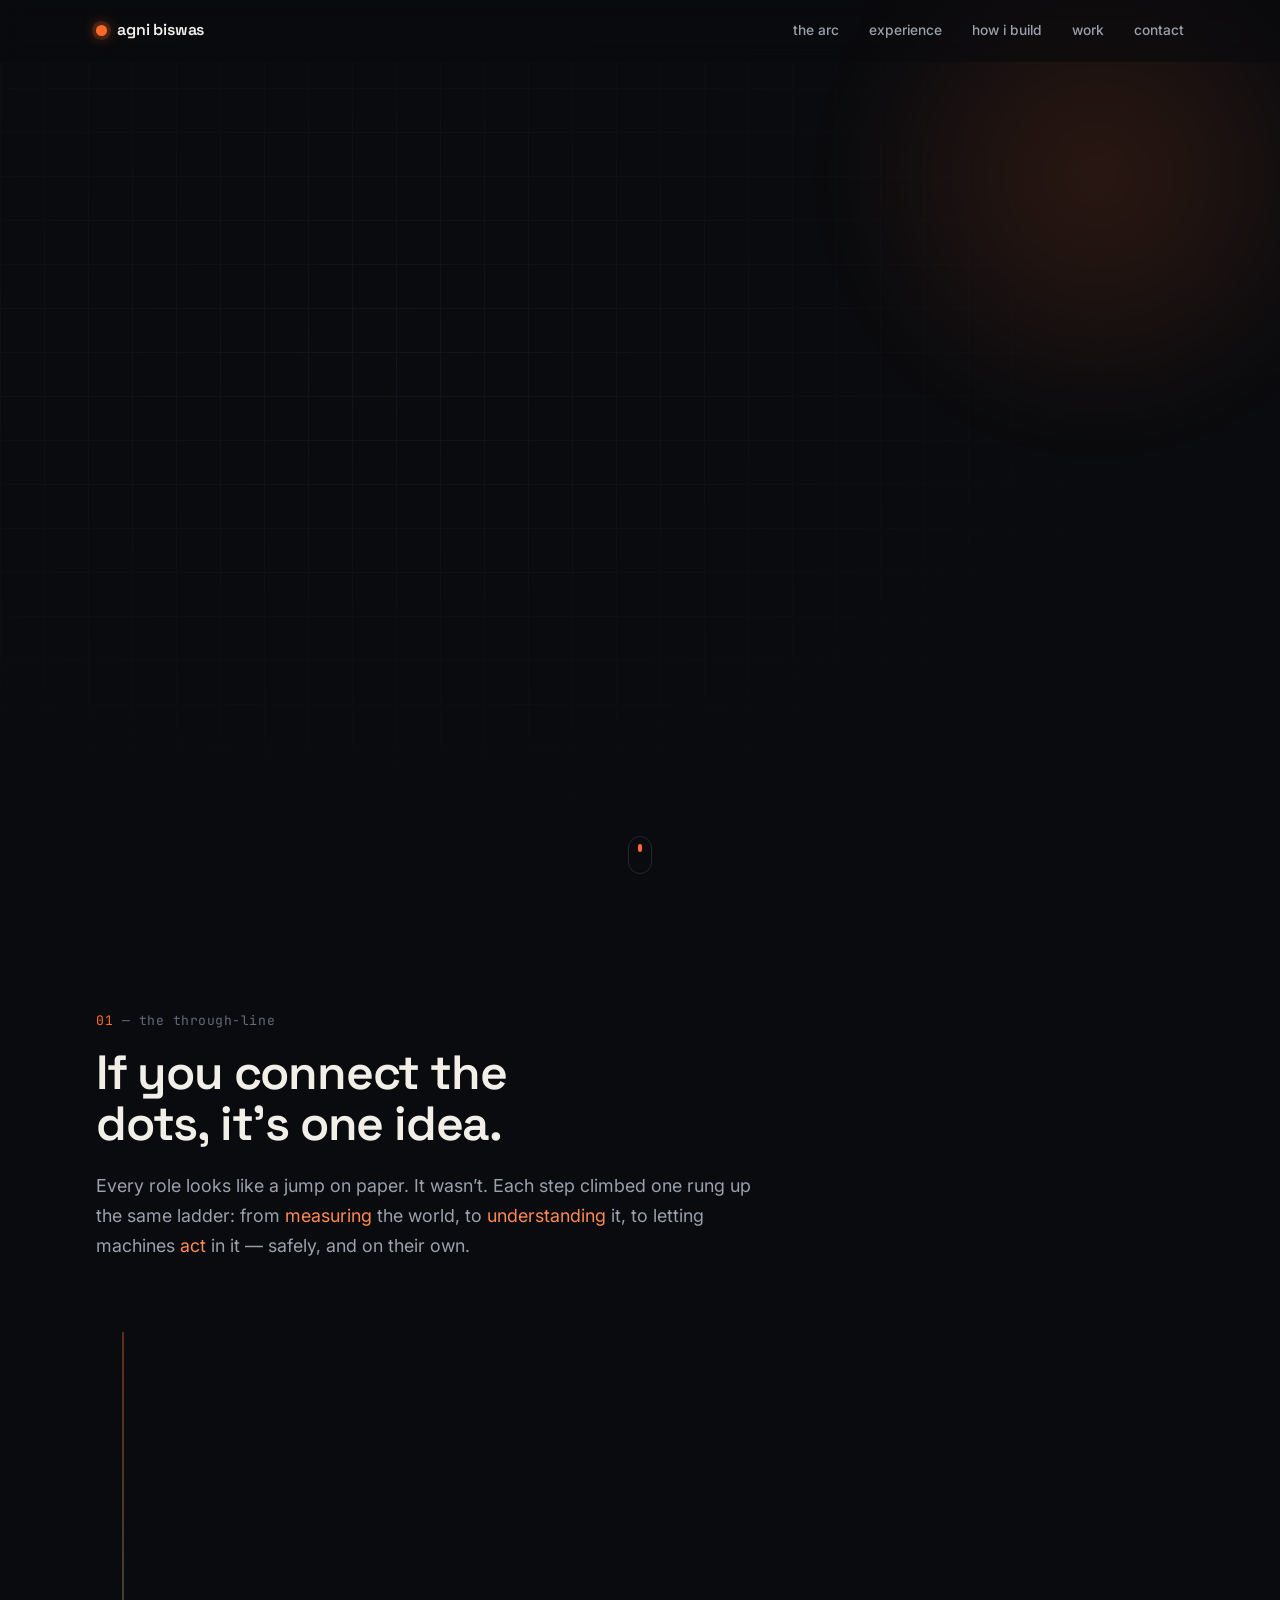
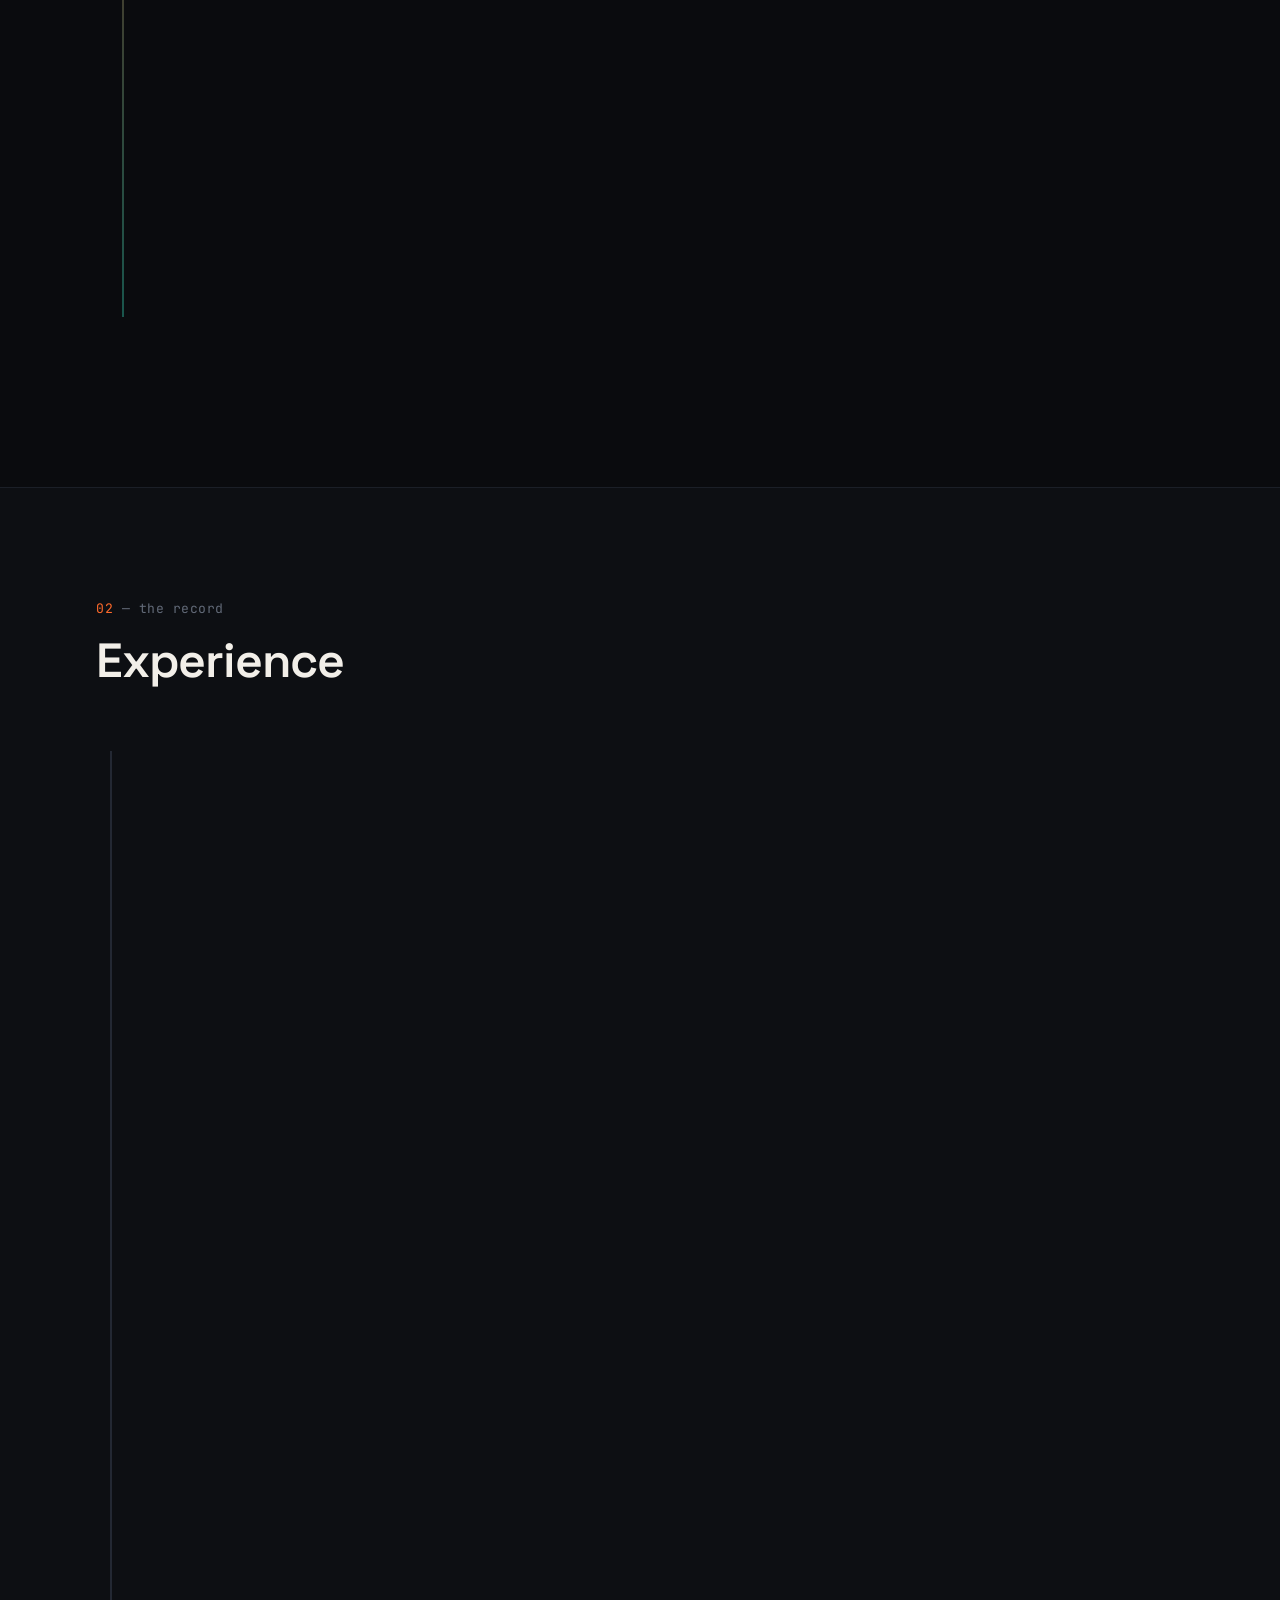
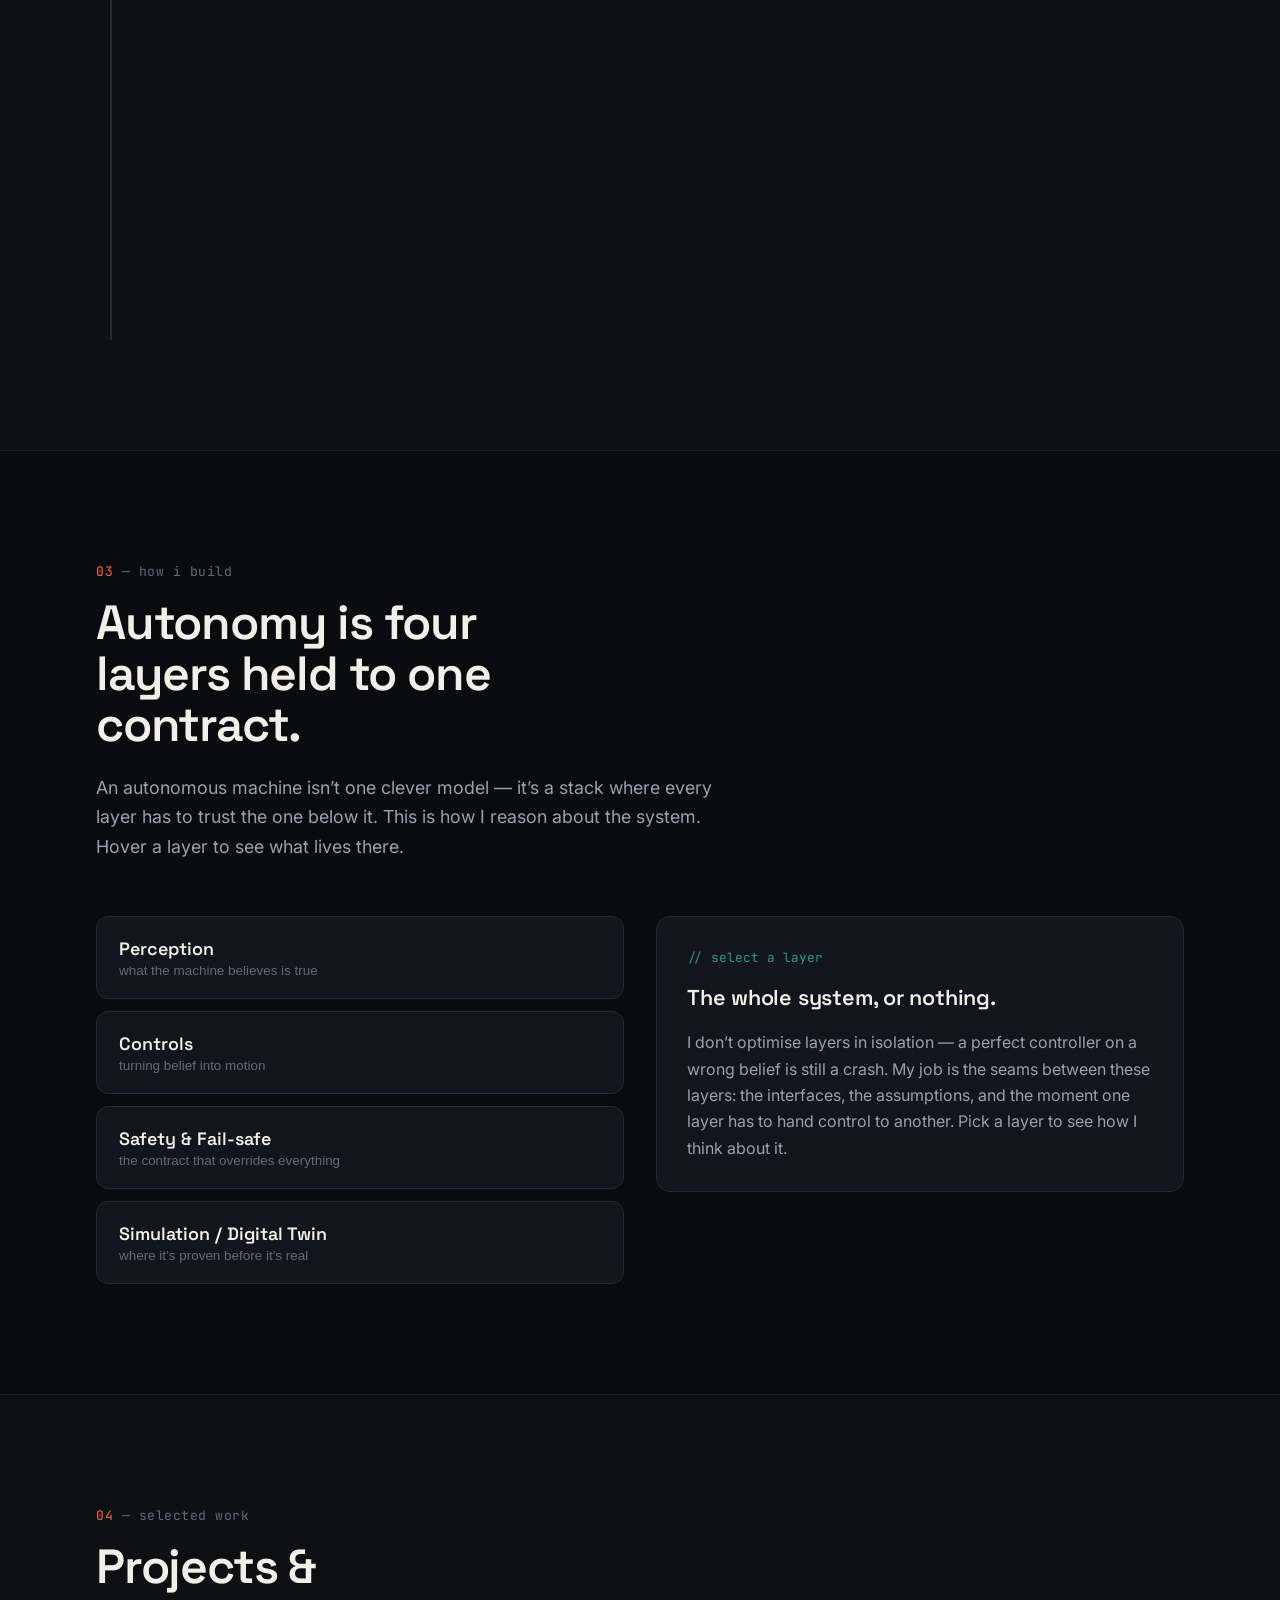
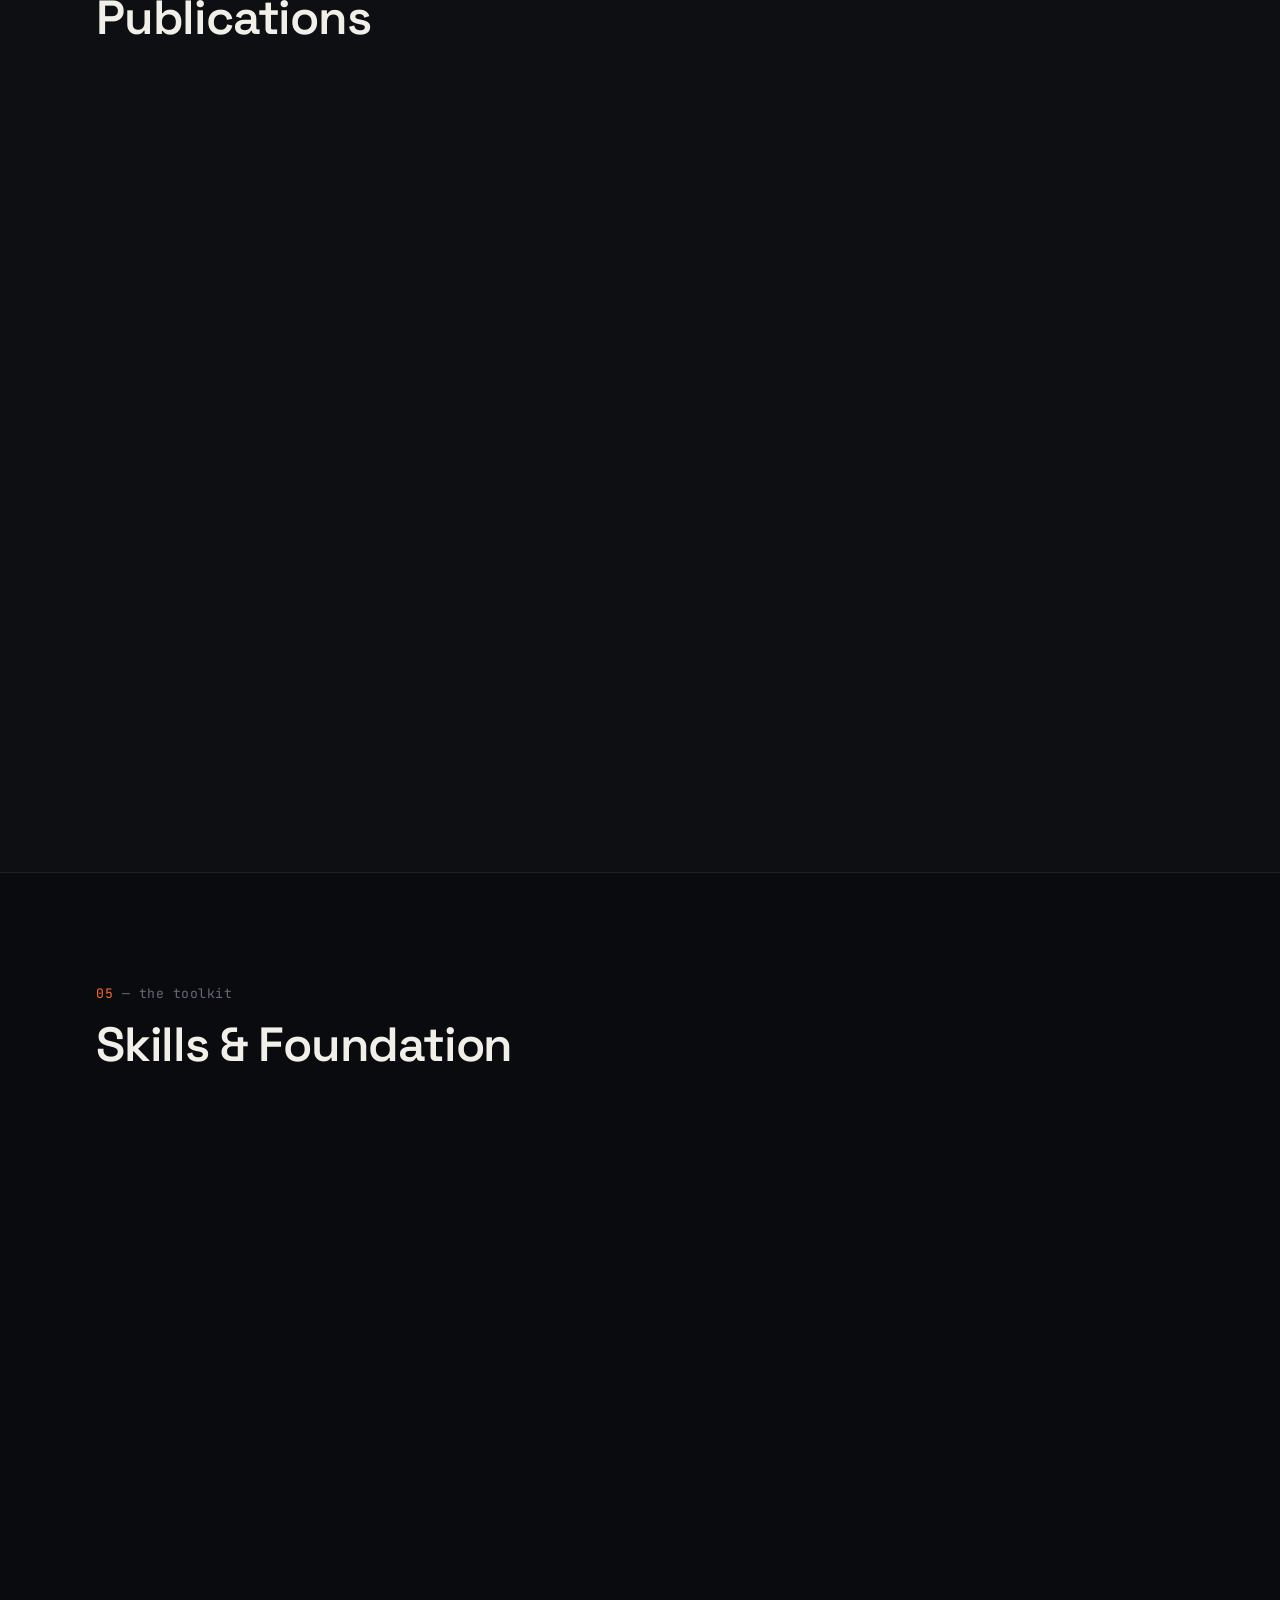
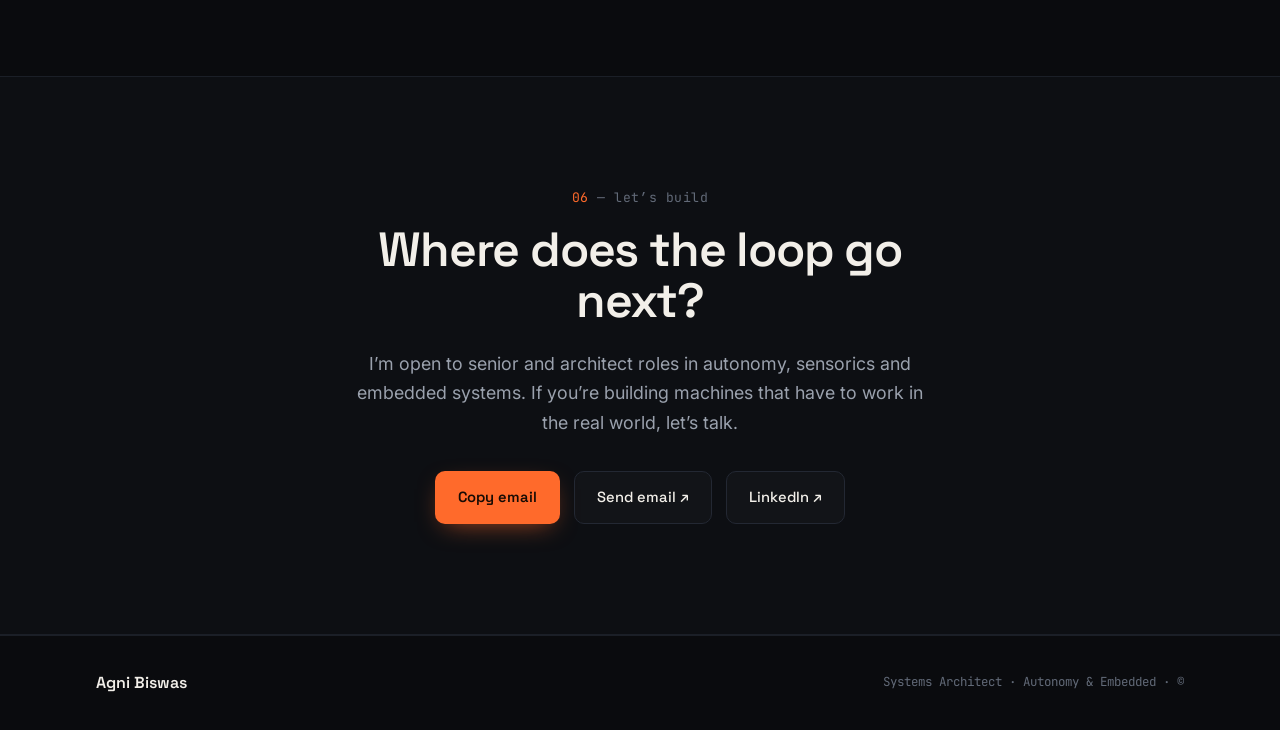
==== index.html @ f8fd37b0 "Initial site: lens-switching portfolio" ====
<!DOCTYPE html>
<html lang="en">
<head>
<meta charset="UTF-8">
<meta name="viewport" content="width=device-width, initial-scale=1.0">
<title>Agni Biswas — Systems Architect · Autonomy, Sensorics & Embedded</title>
<meta name="description" content="Agni Biswas — a systems architect working across sensorics, embedded systems and autonomy. From air-quality sensor networks to full autonomy stacks for off-highway machines at Danfoss.">
<meta name="author" content="Agni Biswas">
<meta property="og:title" content="Agni Biswas — Systems Architect · Autonomy, Sensorics & Embedded">
<meta property="og:description" content="A decade turning the physical world into signal, and signal into machines that act on their own.">
<meta property="og:type" content="website">
<link rel="preconnect" href="https://fonts.googleapis.com">
<link rel="preconnect" href="https://fonts.gstatic.com" crossorigin>
<link href="https://fonts.googleapis.com/css2?family=Space+Grotesk:wght@400;500;600;700&family=Inter:wght@400;500;600&family=JetBrains+Mono:wght@400;500;600&display=swap" rel="stylesheet">
<link rel="stylesheet" href="style.css">
<link rel="stylesheet" href="lens.css">
</head>
<body id="top">

<!-- scroll progress -->
<div class="progress" id="progress"></div>

<!-- ============ NAV ============ -->
<header class="nav" id="nav">
  <div class="nav-inner">
    <a href="#top" class="logo" aria-label="Agni Biswas home">
      <span class="logo-mark" aria-hidden="true"></span>
      agni biswas
    </a>
    <nav class="nav-links" id="navLinks">
      <a href="#story">the arc</a>
      <a href="#experience">experience</a>
      <a href="#architecture">how i build</a>
      <a href="#projects">work</a>
      <a href="#contact">contact</a>
    </nav>
    <button class="nav-toggle" id="navToggle" aria-label="Toggle navigation" aria-expanded="false">
      <span></span><span></span><span></span>
    </button>
  </div>
</header>

<!-- ============ HERO ============ -->
<section class="hero">
  <div class="grid-bg" aria-hidden="true"></div>
  <div class="container hero-inner">
    <div class="hero-copy reveal">
      <div class="hero-avatar"><img src="agni.jpg" alt="Agni Biswas" width="120" height="120" loading="eager"></div>
      <p class="eyebrow"><span class="dot"></span> Sønderborg, Denmark · open to select senior &amp; architect roles</p>
      <h1 class="hero-title">Agni&nbsp;Biswas</h1>
      <p class="hero-role" id="roleRotator" aria-live="polite">Systems Architect</p>
      <p class="hero-sub" id="heroSub">
        I turn the physical world into signal, and signal into machines that decide for themselves.
        A decade across <strong>sensorics</strong>, <strong>embedded systems</strong> and
        <strong>autonomy</strong> — held together by one habit: solving the whole system, not one layer at a time.
      </p>
      <div class="lens-switch" id="lensSwitch" role="group" aria-label="Choose a lens to view this profile through"></div>
      <div class="hero-cta">
        <a href="#story" class="btn btn-primary">Read the story ↓</a>
        <a href="https://www.linkedin.com/in/agnibiswas94/" target="_blank" rel="noopener" class="btn btn-ghost">LinkedIn ↗</a>
      </div>
    </div>

    <!-- animated autonomy pipeline -->
    <div class="hero-diagram reveal" aria-hidden="true">
      <svg id="pipeline" viewBox="0 0 340 420" xmlns="http://www.w3.org/2000/svg" role="img" aria-label="Autonomy pipeline: sense, model, decide, act">
        <defs>
          <linearGradient id="edge" x1="0" y1="0" x2="0" y2="1">
            <stop offset="0" stop-color="var(--ember)"/>
            <stop offset="1" stop-color="var(--signal)"/>
          </linearGradient>
        </defs>
        <!-- connecting paths -->
        <path class="flow" d="M170 78 L170 142" />
        <path class="flow" d="M170 198 L170 262" />
        <path class="flow" d="M170 318 L170 382" />
        <!-- nodes -->
        <g class="node" data-i="0">
          <rect x="90" y="34" width="160" height="44" rx="10"/>
          <text x="170" y="61">SENSE</text>
        </g>
        <g class="node" data-i="1">
          <rect x="90" y="154" width="160" height="44" rx="10"/>
          <text x="170" y="181">MODEL</text>
        </g>
        <g class="node" data-i="2">
          <rect x="90" y="274" width="160" height="44" rx="10"/>
          <text x="170" y="301">DECIDE</text>
        </g>
        <g class="node" data-i="3">
          <rect x="90" y="378" width="160" height="42" rx="10" class="node-act"/>
          <text x="170" y="404">ACT</text>
        </g>
      </svg>
      <p class="diagram-caption"><span class="mono" id="pipelineCaption">// the loop i've spent a career building</span></p>
    </div>
  </div>
  <a href="#story" class="scroll-hint" aria-label="Scroll down"><span></span></a>
</section>

<!-- ============ THE ARC / STORY ============ -->
<section class="section story" id="story">
  <div class="container">
    <p class="section-tag"><span class="mono">01</span> — the through-line</p>
    <h2 class="section-title" id="arcTitle">If you connect the dots, it&rsquo;s one idea.</h2>
    <p class="lede" id="arcLede">
      Every role looks like a jump on paper. It wasn&rsquo;t. Each step climbed one rung up the same
      ladder: from <em>measuring</em> the world, to <em>understanding</em> it, to letting machines
      <em>act</em> in it — safely, and on their own.
    </p>

    <ol class="arc">
      <li class="arc-step reveal" id="arcStep1">
        <span class="arc-num">01</span>
        <div class="arc-body">
          <h3 id="arcH1">Make the invisible measurable</h3>
          <p class="arc-where" id="arcW1">Air-quality sensorics · Bangalore &amp; Munich · 2013–2021</p>
          <p id="arcP1">
            It started with air you couldn&rsquo;t see. I built multi-sensor platforms and fence-line
            monitors that turned pollution into real-time data.
          </p>
          <blockquote class="pull" id="arcQ1" hidden></blockquote>
        </div>
      </li>
      <li class="arc-step reveal" id="arcStep2">
        <span class="arc-num">02</span>
        <div class="arc-body">
          <h3 id="arcH2">Own the device, end to end</h3>
          <p class="arc-where" id="arcW2">Embedded systems &amp; firmware · Hawa Dawa, Munich · 2018–2021</p>
          <p id="arcP2">
            Sensors are nothing without the box around them.
          </p>
          <blockquote class="pull" id="arcQ2" hidden></blockquote>
        </div>
      </li>
      <li class="arc-step reveal" id="arcStep3">
        <span class="arc-num">03</span>
        <div class="arc-body">
          <h3 id="arcH3">Go back to sharpen the theory</h3>
          <p class="arc-where" id="arcW3">MSc, Mechatronics / Embedded Systems · SDU, Denmark · 2021–2023</p>
          <p id="arcP3">
            To build machines that reason, I needed the maths underneath them.
          </p>
          <blockquote class="pull" id="arcQ3" hidden></blockquote>
        </div>
      </li>
      <li class="arc-step reveal" id="arcStep4">
        <span class="arc-num">04</span>
        <div class="arc-body">
          <h3 id="arcH4">Let the machine decide</h3>
          <p class="arc-where" id="arcW4">Autonomy stacks · Danfoss Power Solutions · 2023–present</p>
          <p id="arcP4">
            Now the loop closes.
          </p>
          <blockquote class="pull" id="arcQ4" hidden></blockquote>
        </div>
      </li>
    </ol>
  </div>
</section>

<!-- ============ EXPERIENCE ============ -->
<section class="section section-alt" id="experience">
  <div class="container">
    <p class="section-tag"><span class="mono">02</span> — the record</p>
    <h2 class="section-title">Experience</h2>

    <div class="timeline">

      <article class="tl-item reveal">
        <div class="tl-marker"></div>
        <div class="tl-card">
          <div class="tl-head">
            <h3>Autonomous Control Systems Engineer</h3>
            <span class="tl-date">Jul 2023 — Present</span>
          </div>
          <p class="tl-company">Danfoss Power Solutions · Sønderborg, Denmark</p>
          <ul class="tl-list">
            <li>Architect scalable autonomy solutions for off-highway machines — from simulation through production deployment.</li>
            <li>Lead simulation development to align virtual environments (digital twins) with real machine behaviour.</li>
            <li>Own full-stack autonomous applications: software design, system architecture, validation, deployment.</li>
            <li>Presented Danfoss autonomy at HPKON 2025 (Izmir) and on an industry panel at iVT Expo, Cologne.</li>
          </ul>
          <div class="tag-row">
            <span class="tag">Systems Architecture</span><span class="tag">C++</span><span class="tag">Python</span><span class="tag">Digital Twins</span><span class="tag">CI/CD</span><span class="tag">Safety</span>
          </div>
        </div>
      </article>

      <article class="tl-item reveal">
        <div class="tl-marker"></div>
        <div class="tl-card">
          <div class="tl-head">
            <h3>Hardware Developer</h3>
            <span class="tl-date">Apr 2018 — Aug 2021</span>
          </div>
          <p class="tl-company">Hawa Dawa · Munich, Germany</p>
          <ul class="tl-list">
            <li>Built real-time air-quality data devices end to end, from concept to field.</li>
            <li>Schematic and multilayer PCB design; owned embedded architecture and firmware.</li>
            <li>Mechanical design, analysis and prototyping for devices and peripherals.</li>
          </ul>
          <div class="tag-row">
            <span class="tag">Embedded</span><span class="tag">PCB Design</span><span class="tag">Firmware</span><span class="tag">Sensorics</span>
          </div>
        </div>
      </article>

      <article class="tl-item reveal">
        <div class="tl-marker"></div>
        <div class="tl-card">
          <div class="tl-head">
            <h3>Embedded Systems Engineer</h3>
            <span class="tl-date">Apr 2017 — Feb 2018</span>
          </div>
          <p class="tl-company">iFuture Robotics · Bengaluru, India</p>
          <ul class="tl-list">
            <li>Led the control-systems research group as group lead and liaison.</li>
            <li>Drove POC development for the &ldquo;Ark Sorter&rdquo; and an AGV base platform, with SAP Labs.</li>
          </ul>
          <div class="tag-row">
            <span class="tag">Robotics</span><span class="tag">C / C++</span><span class="tag">Controls</span>
          </div>
        </div>
      </article>

      <article class="tl-item reveal">
        <div class="tl-marker"></div>
        <div class="tl-card">
          <div class="tl-head">
            <h3>Hardware Development Manager</h3>
            <span class="tl-date">Jan 2016 — May 2017</span>
          </div>
          <p class="tl-company">TerraSense Labs · Bengaluru, India</p>
          <ul class="tl-list">
            <li>Led an R&amp;D team building a multi-sensor platform for real-time air-quality monitoring.</li>
            <li>Designed &ldquo;Jellyfish,&rdquo; a real-time fence-line monitor, plus an outdoor adapter for indoor AQ units.</li>
            <li>Work fed the widely-covered &ldquo;Breathe Bengaluru&rdquo; traffic-emissions study.</li>
          </ul>
          <div class="tag-row">
            <span class="tag">Sensor Networks</span><span class="tag">R&amp;D Lead</span><span class="tag">Hardware</span>
          </div>
        </div>
      </article>

      <details class="tl-early reveal">
        <summary><span class="mono">▸</span> Early career &mdash; 2013–2016, 5 roles</summary>
        <div class="tl-early-grid">
          <div class="tl-early-item">
            <span class="tl-early-role">Product Designer — Yostra</span>
            <span class="tl-early-date">Feb – Mar 2016</span>
            <p>Industrial design for a diabetic peripheral-neuropathy scanning device.</p>
          </div>
          <div class="tl-early-item">
            <span class="tl-early-role">Hardware Developer — TerraSense Labs</span>
            <span class="tl-early-date">Aug – Dec 2015</span>
            <p>Sensor calibration and hardware development, Bangalore.</p>
          </div>
          <div class="tl-early-item">
            <span class="tl-early-role">Intern — Workbench Projects</span>
            <span class="tl-early-date">May – Aug 2015</span>
            <p>Built &ldquo;Minerva&rsquo;ton,&rdquo; a low-cost Arduino water-level monitor for urban gardening.</p>
          </div>
          <div class="tl-early-item">
            <span class="tl-early-role">Research Intern — Sirena Technologies</span>
            <span class="tl-early-date">May – Jul 2014</span>
            <p>Sensorics and electronics for a humanoid platform; walking-gait prototyping.</p>
          </div>
          <div class="tl-early-item">
            <span class="tl-early-role">Engineering Intern, R&amp;D — Project Parivartan</span>
            <span class="tl-early-date">Feb – Aug 2013</span>
            <p>Sensor design and industrial-automation prototyping (Arduino, Multisim, CATIA V5).</p>
          </div>
        </div>
      </details>

    </div>
  </div>
</section>

<!-- ============ ARCHITECTURE / HOW I BUILD ============ -->
<section class="section" id="architecture">
  <div class="container">
    <p class="section-tag"><span class="mono">03</span> — how i build</p>
    <h2 class="section-title" id="buildTitle">Autonomy is four layers held to one contract.</h2>
    <p class="lede" id="buildLede">
      An autonomous machine isn&rsquo;t one clever model — it&rsquo;s a stack where every layer has to trust
      the one below it. This is how I reason about the system. Hover a layer to see what lives there.
    </p>

    <div class="arch">
      <div class="arch-stack" id="archStack">
        <button class="arch-layer" data-layer="perception">
          <span class="arch-layer-name">Perception</span>
          <span class="arch-layer-hint">what the machine believes is true</span>
        </button>
        <button class="arch-layer" data-layer="controls">
          <span class="arch-layer-name">Controls</span>
          <span class="arch-layer-hint">turning belief into motion</span>
        </button>
        <button class="arch-layer" data-layer="safety">
          <span class="arch-layer-name">Safety &amp; Fail-safe</span>
          <span class="arch-layer-hint">the contract that overrides everything</span>
        </button>
        <button class="arch-layer" data-layer="sim">
          <span class="arch-layer-name">Simulation / Digital Twin</span>
          <span class="arch-layer-hint">where it&rsquo;s proven before it&rsquo;s real</span>
        </button>
      </div>
      <div class="arch-detail" id="archDetail">
        <p class="arch-detail-kicker mono">// select a layer</p>
        <h3 class="arch-detail-title">The whole system, or nothing.</h3>
        <p class="arch-detail-text">
          I don&rsquo;t optimise layers in isolation — a perfect controller on a wrong belief is still a
          crash. My job is the seams between these layers: the interfaces, the assumptions, and the
          moment one layer has to hand control to another. Pick a layer to see how I think about it.
        </p>
      </div>
    </div>
  </div>
</section>

<!-- ============ PROJECTS ============ -->
<section class="section section-alt" id="projects">
  <div class="container">
    <p class="section-tag"><span class="mono">04</span> — selected work</p>
    <h2 class="section-title">Projects &amp; Publications</h2>

    <div class="card-grid">
      <article class="proj-card reveal" tabindex="0">
        <span class="proj-kind">publication</span>
        <h3>Smart Collar</h3>
        <span class="proj-meta">Intl. Journal of Advanced Research · 2016</span>
        <p>A short-range Zigbee triangulation system for animal monitoring — broadcasts EEG/ECG/EMG state and can trigger an SOS, aimed at anti-poaching and welfare tracking.</p>
        <span class="proj-tags"><span class="tag">Zigbee</span><span class="tag">Biosignals</span></span>
      </article>

      <article class="proj-card reveal" tabindex="0">
        <span class="proj-kind">publication</span>
        <h3>Farming Tech for India</h3>
        <span class="proj-meta">IEEE TIAR&rsquo;15 · 2015</span>
        <p>DIY sensorics that add to a farmer&rsquo;s know-how without replacing it — affordable soil-moisture and nutrient monitoring for smallholders.</p>
        <span class="proj-tags"><span class="tag">AgriTech</span><span class="tag">Sensors</span></span>
      </article>

      <article class="proj-card reveal" tabindex="0">
        <span class="proj-kind">project</span>
        <h3>Intelligent Retainer</h3>
        <span class="proj-meta">MIT Manipal · 2016</span>
        <p>A connected orthodontic retainer that tracks wear time — helping patients plan treatment costs and letting clinicians verify therapy compliance.</p>
        <span class="proj-tags"><span class="tag">Connected Device</span><span class="tag">Health</span></span>
      </article>

      <article class="proj-card reveal" tabindex="0">
        <span class="proj-kind">project</span>
        <h3>The Forge — &ldquo;Vidyut&rdquo;</h3>
        <span class="proj-meta">MIT Manipal · 2015–16</span>
        <p>A low-cost, customizable self-defense platform explored as an alternative to traditional civilian and law-enforcement tools.</p>
        <span class="proj-tags"><span class="tag">Product Design</span><span class="tag">Prototyping</span></span>
      </article>
    </div>
  </div>
</section>

<!-- ============ SKILLS + EDUCATION ============ -->
<section class="section" id="skills">
  <div class="container">
    <p class="section-tag"><span class="mono">05</span> — the toolkit</p>
    <h2 class="section-title">Skills &amp; Foundation</h2>

    <div class="skills-grid">
      <div class="skill-group reveal">
        <h4>Autonomy &amp; Systems</h4>
        <div class="tag-row">
          <span class="tag">Systems Engineering</span><span class="tag">Software Architecture</span><span class="tag">Digital Twins</span><span class="tag">Physics Simulation</span><span class="tag">Control Systems</span><span class="tag">CI/CD</span>
        </div>
      </div>
      <div class="skill-group reveal">
        <h4>Embedded &amp; Hardware</h4>
        <div class="tag-row">
          <span class="tag">Embedded Devices</span><span class="tag">Sensorics</span><span class="tag">Electronics</span><span class="tag">Mechatronics</span><span class="tag">PCB Design</span><span class="tag">Firmware</span>
        </div>
      </div>
      <div class="skill-group reveal">
        <h4>Languages</h4>
        <div class="tag-row">
          <span class="tag">C++</span><span class="tag">C</span><span class="tag">Python</span><span class="tag">MATLAB</span><span class="tag">Bash</span>
        </div>
      </div>
      <div class="skill-group reveal">
        <h4>Design &amp; Prototyping</h4>
        <div class="tag-row">
          <span class="tag">CATIA</span><span class="tag">Ansys</span><span class="tag">Solid Edge</span><span class="tag">Keyshot</span><span class="tag">3D Printing</span><span class="tag">Laser Cutting</span>
        </div>
      </div>
    </div>

    <div class="edu-grid">
      <div class="edu-card reveal">
        <h3>MSc, Mechatronics — Embedded Systems</h3>
        <span class="proj-meta">University of Southern Denmark (SDU) · 2021–2023</span>
      </div>
      <div class="edu-card reveal">
        <h3>BEng, Mechatronics, Robotics &amp; Automation</h3>
        <span class="proj-meta">Manipal Institute of Technology · 2012–2016</span>
      </div>
      <div class="edu-card reveal">
        <h3>C++ Nanodegree · Udacity</h3>
        <span class="proj-meta">2021</span>
      </div>
      <div class="edu-card reveal">
        <h3>S.O.L.I.D. Principles · LinkedIn Learning</h3>
        <span class="proj-meta">2021</span>
      </div>
    </div>
  </div>
</section>

<!-- ============ CONTACT ============ -->
<section class="section section-alt contact" id="contact">
  <div class="container contact-inner">
    <p class="section-tag"><span class="mono">06</span> — let&rsquo;s build</p>
    <h2 class="section-title">Where does the loop go next?</h2>
    <p class="lede" id="contactLede">
      I&rsquo;m open to senior and architect roles in autonomy, sensorics and embedded systems.
      If you&rsquo;re building machines that have to work in the real world, let&rsquo;s talk.
    </p>
    <div class="hero-cta">
      <button class="btn btn-primary" id="copyEmailBtn" data-email="agnibiswasranchi@gmail.com">Copy email</button>
      <a href="mailto:agnibiswasranchi@gmail.com" class="btn btn-ghost">Send email ↗</a>
      <a href="https://www.linkedin.com/in/agnibiswas94/" target="_blank" rel="noopener" class="btn btn-ghost">LinkedIn ↗</a>
    </div>
  </div>
</section>

<footer class="footer">
  <div class="container footer-inner">
    <span class="footer-name">Agni Biswas</span>
    <span class="footer-meta">Systems Architect · Autonomy &amp; Embedded · © <span id="year">
---- style.css ----
/* =========================================================
   Agni Biswas — Systems Architect portfolio
   Palette nods to "Agni" (fire): ember accent + signal teal
   ========================================================= */
:root{
  --bg:        #0a0b0e;
  --bg-alt:    #0d0f13;
  --panel:     #12151b;
  --panel-2:   #171b22;
  --line:      #232833;
  --line-soft: #1b1f27;
  --text:      #f2efe9;
  --muted:     #9aa1ad;
  --dim:       #626a78;
  --ember:     #ff6a2b;
  --ember-soft:#ff8a54;
  --signal:    #35e0c0;
  --signal-dim:#1c9f8a;
  --maxw:      1140px;
  --r:         14px;
  --ease:      cubic-bezier(.22,.61,.36,1);
}

*{box-sizing:border-box;margin:0;padding:0}
html{scroll-behavior:smooth}
@media (prefers-reduced-motion: reduce){html{scroll-behavior:auto}}

body{
  background:var(--bg);
  color:var(--text);
  font-family:'Inter',system-ui,-apple-system,sans-serif;
  line-height:1.65;
  -webkit-font-smoothing:antialiased;
  overflow-x:hidden;
}

.container{max-width:var(--maxw);margin:0 auto;padding:0 26px}
.mono{font-family:'JetBrains Mono',monospace}

a{color:inherit;text-decoration:none}
strong{color:var(--text);font-weight:600}
em{font-style:normal;color:var(--ember-soft)}

/* ---------- scroll progress ---------- */
.progress{
  position:fixed;top:0;left:0;height:2px;width:0;z-index:120;
  background:linear-gradient(90deg,var(--ember),var(--signal));
  box-shadow:0 0 12px rgba(255,106,43,.6);
}

/* ---------- nav ---------- */
.nav{
  position:fixed;top:0;left:0;right:0;z-index:100;
  backdrop-filter:blur(10px);
  background:rgba(10,11,14,.62);
  border-bottom:1px solid transparent;
  transition:background .3s var(--ease),border-color .3s var(--ease);
}
.nav.scrolled{background:rgba(10,11,14,.9);border-bottom-color:var(--line-soft)}
.nav-inner{
  max-width:var(--maxw);margin:0 auto;padding:15px 26px;
  display:flex;align-items:center;justify-content:space-between;
}
.logo{
  display:flex;align-items:center;gap:10px;
  font-family:'Space Grotesk',sans-serif;font-weight:600;font-size:1rem;
  letter-spacing:-.01em;
}
.logo-mark{
  width:11px;height:11px;border-radius:50%;
  background:var(--ember);
  box-shadow:0 0 0 4px rgba(255,106,43,.16),0 0 14px rgba(255,106,43,.7);
  animation:pulse 2.6s var(--ease) infinite;
}
@keyframes pulse{0%,100%{opacity:1}50%{opacity:.45}}
.nav-links{display:flex;gap:30px}
.nav-links a{
  font-size:.86rem;color:var(--muted);font-weight:500;position:relative;
  padding:4px 0;transition:color .2s var(--ease);
}
.nav-links a::after{
  content:'';position:absolute;left:0;bottom:-2px;height:1.5px;width:0;
  background:var(--ember);transition:width .25s var(--ease);
}
.nav-links a:hover,.nav-links a.active{color:var(--text)}
.nav-links a.active::after,.nav-links a:hover::after{width:100%}
.nav-toggle{display:none;flex-direction:column;gap:5px;background:none;border:0;cursor:pointer;padding:6px}
.nav-toggle span{width:24px;height:2px;background:var(--text);border-radius:2px;transition:.25s var(--ease)}
.nav-toggle.open span:nth-child(1){transform:translateY(7px) rotate(45deg)}
.nav-toggle.open span:nth-child(2){opacity:0}
.nav-toggle.open span:nth-child(3){transform:translateY(-7px) rotate(-45deg)}

/* ---------- hero ---------- */
.hero{
  position:relative;min-height:100vh;display:flex;align-items:center;
  padding:120px 0 80px;overflow:hidden;
}
.grid-bg{
  position:absolute;inset:0;z-index:0;
  background-image:
    linear-gradient(var(--line-soft) 1px,transparent 1px),
    linear-gradient(90deg,var(--line-soft) 1px,transparent 1px);
  background-size:44px 44px;
  -webkit-mask-image:radial-gradient(ellipse 80% 70% at 30% 40%,#000 0%,transparent 78%);
          mask-image:radial-gradient(ellipse 80% 70% at 30% 40%,#000 0%,transparent 78%);
  opacity:.5;
}
.hero::after{
  content:'';position:absolute;z-index:0;top:-15%;right:-10%;
  width:620px;height:620px;border-radius:50%;
  background:radial-gradient(circle,rgba(255,106,43,.14),transparent 60%);
  filter:blur(30px);pointer-events:none;
}
.hero-inner{
  position:relative;z-index:1;width:100%;
  display:grid;grid-template-columns:1.35fr .9fr;gap:48px;align-items:center;
}
.hero-avatar{
  width:120px;height:120px;border-radius:50%;padding:3px;margin-bottom:24px;
  background:linear-gradient(135deg,var(--ember),var(--signal));
  box-shadow:0 10px 34px -12px rgba(255,106,43,.55);
}
.hero-avatar img{
  width:100%;height:100%;border-radius:50%;object-fit:cover;
  display:block;border:3px solid var(--bg);
}
@media(max-width:720px){.hero-avatar{width:96px;height:96px}}
.eyebrow{
  display:inline-flex;align-items:center;gap:9px;
  font-size:.8rem;color:var(--muted);font-family:'JetBrains Mono',monospace;
  border:1px solid var(--line);border-radius:999px;padding:6px 14px;margin-bottom:26px;
}
.eyebrow .dot{width:7px;height:7px;border-radius:50%;background:var(--signal);box-shadow:0 0 10px var(--signal);animation:pulse 2s infinite}
.hero-title{
  font-family:'Space Grotesk',sans-serif;font-weight:600;
  font-size:clamp(3rem,8vw,5.6rem);line-height:.98;letter-spacing:-.03em;
  margin-bottom:12px;
}
.hero-role{
  font-family:'Space Grotesk',sans-serif;font-weight:500;
  font-size:clamp(1.1rem,2.4vw,1.6rem);
  color:var(--ember);margin-bottom:22px;min-height:1.6em;
}
.hero-role::after{content:'';display:inline-block;width:2px;height:1em;background:var(--ember);margin-left:3px;vertical-align:-2px;animation:blink 1s steps(2) infinite}
@keyframes blink{0%,100%{opacity:1}50%{opacity:0}}
.hero-sub{font-size:1.08rem;color:var(--muted);max-width:34em}
.hero-cta{display:flex;flex-wrap:wrap;gap:14px;margin-top:32px}

.btn{
  display:inline-flex;align-items:center;gap:8px;
  font-family:'Space Grotesk',sans-serif;font-weight:500;font-size:.92rem;
  padding:13px 22px;border-radius:10px;cursor:pointer;
  transition:transform .18s var(--ease),background .2s var(--ease),border-color .2s var(--ease),box-shadow .2s var(--ease);
  border:1px solid transparent;
}
.btn-primary{background:var(--ember);color:#160b04;font-weight:600;box-shadow:0 8px 26px -10px rgba(255,106,43,.7)}
.btn-primary:hover{transform:translateY(-2px);box-shadow:0 14px 32px -10px rgba(255,106,43,.8)}
.btn-ghost{border-color:var(--line);color:var(--text);background:rgba(255,255,255,.02)}
.btn-ghost:hover{border-color:var(--ember);color:var(--ember-soft);transform:translateY(-2px)}

/* hero pipeline diagram */
.hero-diagram{display:flex;flex-direction:column;align-items:center}
#pipeline{width:100%;max-width:300px;height:auto}
#pipeline .flow{stroke:var(--line);stroke-width:2;fill:none;stroke-dasharray:5 7;animation:dash 1.4s linear infinite}
@keyframes dash{to{stroke-dashoffset:-24}}
#pipeline .node rect{fill:var(--panel-2);stroke:var(--line);stroke-width:1.5;transition:.3s var(--ease)}
#pipeline .node text{
  fill:var(--muted);font-family:'JetBrains Mono',monospace;font-size:15px;font-weight:600;
  text-anchor:middle;letter-spacing:2px;transition:.3s var(--ease);
}
#pipeline .node.lit rect{stroke:var(--ember);fill:#1d1712;filter:drop-shadow(0 0 10px rgba(255,106,43,.5))}
#pipeline .node.lit text{fill:var(--ember-soft)}
#pipeline .node-act{fill:#101a18 !important}
#pipeline .signal{fill:var(--signal);filter:drop-shadow(0 0 6px var(--signal))}
.diagram-caption{margin-top:16px;color:var(--dim);font-size:.8rem}

.scroll-hint{
  position:absolute;bottom:26px;left:50%;transform:translateX(-50%);z-index:2;
  width:24px;height:38px;border:1.5px solid var(--line);border-radius:14px;
}
.scroll-hint span{
  position:absolute;top:7px;left:50%;transform:translateX(-50%);
  width:4px;height:8px;border-radius:2px;background:var(--ember);
  animation:scrolldot 1.6s var(--ease) infinite;
}
@keyframes scrolldot{0%{opacity:0;top:7px}40%{opacity:1}80%{opacity:0;top:20px}100%{opacity:0}}

/* ---------- sections ---------- */
.section{padding:110px 0;position:relative}
.section-alt{background:var(--bg-alt);border-top:1px solid var(--line-soft);border-bottom:1px solid var(--line-soft)}
.section-tag{
  font-family:'JetBrains Mono',monospace;font-size:.82rem;color:var(--dim);
  letter-spacing:.04em;margin-bottom:16px;
}
.section-tag .mono{color:var(--ember)}
.section-title{
  font-family:'Space Grotesk',sans-serif;font-weight:600;
  font-size:clamp(1.9rem,4.4vw,3rem);line-height:1.06;letter-spacing:-.025em;
  max-width:16ch;margin-bottom:22px;
}
.lede{font-size:1.12rem;color:var(--muted);max-width:60ch}

/* ---------- story / arc ---------- */
.arc{list-style:none;margin-top:60px;position:relative}
.arc::before{
  content:'';position:absolute;left:26px;top:12px;bottom:60px;width:2px;
  background:linear-gradient(var(--ember),var(--signal));opacity:.35;
}
.arc-step{display:grid;grid-template-columns:54px 1fr;gap:26px;padding-bottom:52px;position:relative}
.arc-num{
  font-family:'JetBrains Mono',monospace;font-weight:600;font-size:.9rem;
  color:var(--ember);width:54px;height:54px;border-radius:50%;
  display:flex;align-items:center;justify-content:center;
  background:var(--panel);border:1px solid var(--line);position:relative;z-index:1;
}
.arc-body h3{font-family:'Space Grotesk',sans-serif;font-size:1.4rem;font-weight:600;letter-spacing:-.01em;margin-bottom:4px}
.arc-where{font-family:'JetBrains Mono',monospace;font-size:.8rem;color:var(--signal-dim);margin-bottom:12px}
.arc-body p{color:var(--muted);max-width:60ch}
.pull{
  margin-top:20px;padding:18px 22px;border-left:3px solid var(--ember);
  background:var(--panel);border-radius:0 var(--r) var(--r) 0;
  font-family:'Space Grotesk',sans-serif;font-size:1.05rem;color:var(--text);font-style:italic;
}
.pull cite{display:block;margin-top:10px;font-size:.82rem;color:var(--dim);font-style:normal;font-family:'JetBrains Mono',monospace}

/* ---------- timeline ---------- */
.timeline{margin-top:56px;position:relative;padding-left:8px}
.tl-item{position:relative;padding-left:34px;padding-bottom:26px}
.timeline::before{content:'';position:absolute;left:14px;top:8px;bottom:0;width:2px;background:var(--line)}
.tl-marker{position:absolute;left:8px;top:26px;width:13px;height:13px;border-radius:50%;background:var(--bg);border:2px solid var(--ember);z-index:1}
.tl-item:first-child .tl-marker{background:var(--ember);box-shadow:0 0 0 5px rgba(255,106,43,.18),0 0 14px rgba(255,106,43,.6)}
.tl-card{
  background:var(--panel);border:1px solid var(--line);border-radius:var(--r);
  padding:22px 24px;transition:transform .25s var(--ease),border-color .25s var(--ease),box-shadow .25s var(--ease);
}
.tl-card:hover{transform:translateX(4px);border-color:#2f3644;box-shadow:0 12px 34px -20px rgba(0,0,0,.9)}
.tl-head{display:flex;justify-content:space-between;align-items:baseline;flex-wrap:wrap;gap:6px}
.tl-head h3{font-family:'Space Grotesk',sans-serif;font-size:1.22rem;font-weight:600}
.tl-date{font-family:'JetBrains Mono',monospace;font-size:.78rem;color:var(--dim);white-space:nowrap}
.tl-company{color:var(--signal-dim);font-size:.9rem;font-weight:500;margin:4px 0 14px;font-family:'JetBrains Mono',monospace}
.tl-list{list-style:none;display:flex;flex-direction:column;gap:8px;margin-bottom:16px}
.tl-list li{position:relative;padding-left:20px;color:var(--muted);font-size:.96rem}
.tl-list li::before{content:'▹';position:absolute;left:0;color:var(--ember);font-size:.8rem;top:2px}

.tag-row{display:flex;flex-wrap:wrap;gap:8px}
.tag{
  font-family:'JetBrains Mono',monospace;font-size:.74rem;color:var(--muted);
  background:var(--panel-2);border:1px solid var(--line);border-radius:6px;padding:4px 10px;
  transition:.2s var(--ease);
}
.tag:hover{border-color:var(--ember);color:var(--ember-soft)}

.tl-early{margin:14px 0 0 0;padding-left:34px}
.tl-early summary{
  cursor:pointer;font-family:'JetBrains Mono',monospace;font-size:.86rem;color:var(--muted);
  list-style:none;padding:12px 16px;background:var(--panel);border:1px solid var(--line);border-radius:10px;
  transition:.2s var(--ease);
}
.tl-early summary:hover{border-color:var(--ember);color:var(--text)}
.tl-early summary::-webkit-details-marker{display:none}
.tl-early[open] summary{color:var(--text);margin-bottom:18px}
.tl-early[open] summary .mono{transform:rotate(90deg);display:inline-block;color:var(--ember)}
.tl-early-grid{display:grid;grid-template-columns:repeat(auto-fit,minmax(220px,1fr));gap:16px}
.tl-early-item{background:var(--panel);border:1px solid var(--line-soft);border-radius:10px;padding:16px}
.tl-early-role{display:block;font-weight:600;font-size:.92rem;color:var(--text)}
.tl-early-date{display:block;font-family:'JetBrains Mono',monospace;font-size:.72rem;color:var(--dim);margin:3px 0 8px}
.tl-early-item p{font-size:.86rem;color:var(--muted)}

/* ---------- architecture ---------- */
.arch{display:grid;grid-template-columns:1fr 1fr;gap:32px;margin-top:54px;align-items:start}
.arch-stack{display:flex;flex-direction:column;gap:12px}
.arch-layer{
  text-align:left;cursor:pointer;width:100%;
  background:var(--panel);border:1px solid var(--line);border-radius:12px;
  padding:20px 22px;color:var(--text);position:relative;overflow:hidden;
  transition:transform .25s var(--ease),border-color .25s var(--ease),background .25s var(--ease);
}
.arch-layer::before{
  content:'';position:absolute;left:0;top:0;bottom:0;width:3px;background:var(--ember);
  transform:scaleY(0);transform-origin:top;transition:transform .25s var(--ease);
}
.arch-layer:hover,.arch-layer.active{border-color:#33404f;transform:translateX(6px);background:var(--panel-2)}
.arch-layer.active::before{transform:scaleY(1)}
.arch-layer-name{display:block;font-family:'Space Grotesk',sans-serif;font-weight:600;font-size:1.12rem}
.arch-layer-hint{display:block;font-size:.84rem;color:var(--dim);margin-top:3px}
.arch-detail{
  background:var(--panel);border:1px solid var(--line);border-radius:14px;
  padding:30px 30px;position:sticky;top:96px;min-height:230px;
}
.arch-detail-kicker{color:var(--signal-dim);font-size:.8rem;margin-bottom:12px}
.arch-detail-title{font-family:'Space Grotesk',sans-serif;font-size:1.35rem;font-weight:600;margin-bottom:14px;letter-spacing:-.01em}
.arch-detail-text{color:var(--muted);font-size:1rem}
.arch-detail.swap{animation:fade .35s var(--ease)}
@keyframes fade{from{opacity:0;transform:translateY(6px)}to{opacity:1;transform:none}}

/* ---------- projects ---------- */
.card-grid{display:grid;grid-template-columns:repeat(auto-fit,minmax(260px,1fr));gap:20px;margin-top:52px}
.proj-card{
  background:var(--panel);border:1px solid var(--line);border-radius:var(--r);
  padding:26px 24px;position:relative;overflow:hidden;
  transition:transform .25s var(--ease),border-color .25s var(--ease),box-shadow .25s var(--ease);
}
.proj-card::after{
  content:'';position:absolute;inset:0;border-radius:var(--r);pointer-events:none;
  background:radial-gradient(400px circle at var(--mx,50%) var(--my,0%),rgba(255,106,43,.1),transparent 45%);
  opacity:0;transition:opacity .3s var(--ease);
}
.proj-card:hover,.proj-card:focus-visible{transform:translateY(-5px);border-color:#33404f;box-shadow:0 20px 40px -24px rgba(0,0,0,.9);outline:none}
.proj-card:hover::after{opacity:1}
.proj-kind{
  font-family:'JetBrains Mono',monospace;font-size:.68rem;text-transform:uppercase;letter-spacing:.14em;
  color:var(--signal);border:1px solid var(--signal-dim);border-radius:5px;padding:3px 8px;display:inline-block;margin-bottom:14px;
}
.proj-card h3{font-family:'Space Grotesk',sans-serif;font-size:1.2rem;font-weight:600;margin-bottom:5px}
.proj-meta{font-family:'JetBrains Mono',monospace;font-size:.76rem;color:var(--dim);display:block;margin-bottom:12px}
.proj-card p{color:var(--muted);font-size:.94rem;margin-bottom:16px}
.proj-tags{display:flex;flex-wrap:wrap;gap:7px}

/* ---------- skills + education ---------- */
.skills-grid{display:grid;grid-template-columns:repeat(auto-fit,minmax(240px,1fr));gap:20px;margin-top:52px}
.skill-group{background:var(--panel);border:1px solid var(--line);border-radius:var(--r);padding:22px 22px}
.skill-group h4{font-family:'Space Grotesk',sans-serif;font-size:1rem;margin-bottom:14px;color:var(--text)}
.edu-grid{display:grid;grid-template-columns:repeat(auto-fit,minmax(250px,1fr));gap:16px;margin-top:24px}
.edu-card{background:var(--panel);border:1px solid var(--line-soft);border-radius:12px;padding:20px 22px;transition:border-color .25s var(--ease)}
.edu-card:hover{border-color:var(--ember)}
.edu-card h3{font-family:'Space Grotesk',sans-serif;font-size:1.02rem;font-weight:600;margin-bottom:5px}

/* ---------- contact ---------- */
.contact-inner{text-align:center;max-width:640px;margin:0 auto}
.contact-inner .lede{margin:0 auto}
.contact-inner .section-title{margin-left:auto;margin-right:auto;max-width:none}
.contact .hero-cta{justify-content:center;margin-top:34px}

/* ---------- footer ---------- */
.footer{border-top:1px solid var(--line-soft);padding:34px 0}
.footer-inner{display:flex;justify-content:space-between;align-items:center;flex-wrap:wrap;gap:10px}
.footer-name{font-family:'Space Grotesk',sans-serif;font-weight:600}
.footer-meta{font-family:'JetBrains Mono',monospace;font-size:.78rem;color:var(--dim)}

/* ---------- reveal animation ---------- */
.reveal{opacity:0;transform:translateY(26px);transition:opacity .7s var(--ease),transform .7s var(--ease)}
.reveal.in{opacity:1;transform:none}
@media (prefers-reduced-motion: reduce){
  .reveal{opacity:1;transform:none;transition:none}
  #pipeline .flow,.logo-mark,.eyebrow .dot,.scroll-hint span,.hero-role::after{animation:none}
}

/* ---------- responsive ---------- */
@media (max-width:860px){
  .hero-inner{grid-template-columns:1fr;gap:40px}
  .hero-diagram{order:-1;max-width:260px}
  #pipeline{max-width:230px}
  .arch{grid-template-columns:1fr}
  .arch-detail{position:relative;top:0}
}
@media (max-width:680px){
  .nav-links{
    position:fixed;top:60px;right:0;left:0;flex-direction:column;gap:0;
    background:rgba(10,11,14,.97);backdrop-filter:blur(12px);
    border-bot
---- lens.css ----
/* =========================================================
   Lens switcher + per-lens accents
   Layered on top of style.css — uses the same tokens.
   ========================================================= */

.lens-switch{
  display:flex;
  flex-wrap:wrap;
  align-items:center;
  gap:9px;
  margin:22px 0 4px;
}
.lens-label{
  font-size:.72rem;
  letter-spacing:.06em;
  text-transform:uppercase;
  color:var(--dim);
  margin-right:2px;
}
.lens-btn{
  font-family:'JetBrains Mono',monospace;
  font-size:.82rem;
  color:var(--muted);
  background:var(--panel);
  border:1px solid var(--line);
  border-radius:999px;
  padding:7px 15px;
  cursor:pointer;
  transition:color .25s var(--ease),border-color .25s var(--ease),
             background .25s var(--ease),transform .12s var(--ease);
}
.lens-btn:hover{
  color:var(--text);
  border-color:var(--ember);
  transform:translateY(-1px);
}
.lens-btn:focus-visible{
  outline:2px solid var(--ember);
  outline-offset:2px;
}
.lens-btn.active{
  color:var(--bg);
  background:var(--ember);
  border-color:var(--ember);
  font-weight:600;
  box-shadow:0 0 18px -4px var(--ember);
}

/* accent transitions when a lens switches the --ember token */
.hero-title,.section-title,.arc-num,em,.pull cite,
.arch-layer.active,.tag,.logo-mark{
  transition:color .4s var(--ease),background .4s var(--ease),
             border-color .4s var(--ease);
}

/* the climax step of the current lens gets emphasis */
.arc-step{
  transition:border-color .4s var(--ease);
  border-left:2px solid transparent;
  padding-left:0;
  margin-left:0;
}
.arc-step.climax .arc-body{
  position:relative;
}
.arc-step.climax .arc-num{
  color:var(--ember);
  text-shadow:0 0 20px var(--ember);
}
.arc-step.climax h3{
  color:var(--ember-soft);
}

/* hidden pull-quotes shouldn't reserve space */
.pull[hidden]{display:none}

/* subtle content-swap fade when lens changes */
#heroSub,#arcTitle,#arcLede,#buildTitle,#buildLede,#contactLede,
.arc-body h3,.arc-body .arc-where,.arc-body p{
  transition:opacity .3s var(--ease);
}

@media (max-width:560px){
  .lens-switch{gap:7px}
  .lens-btn{font-size:.76rem;padding:6px 12px}
  .lens-label{width:100%;margin-bottom:2px}
}
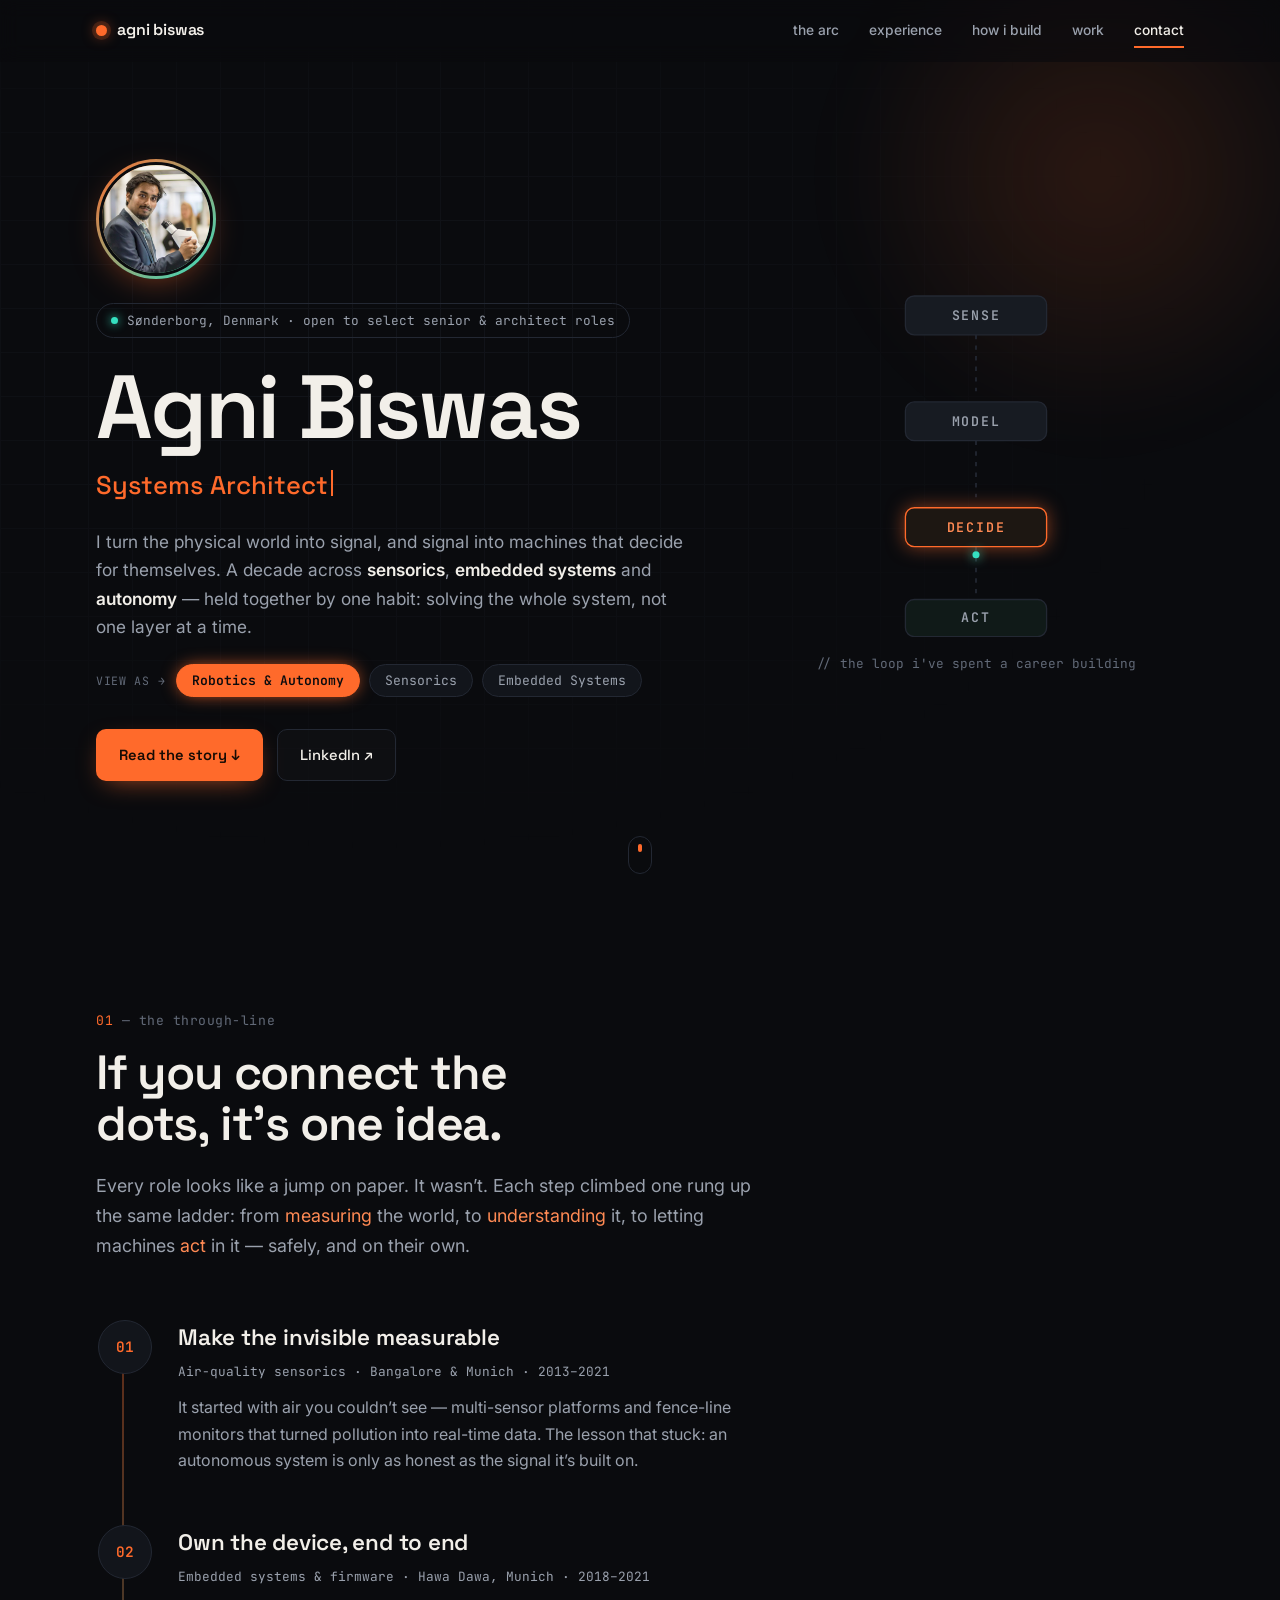
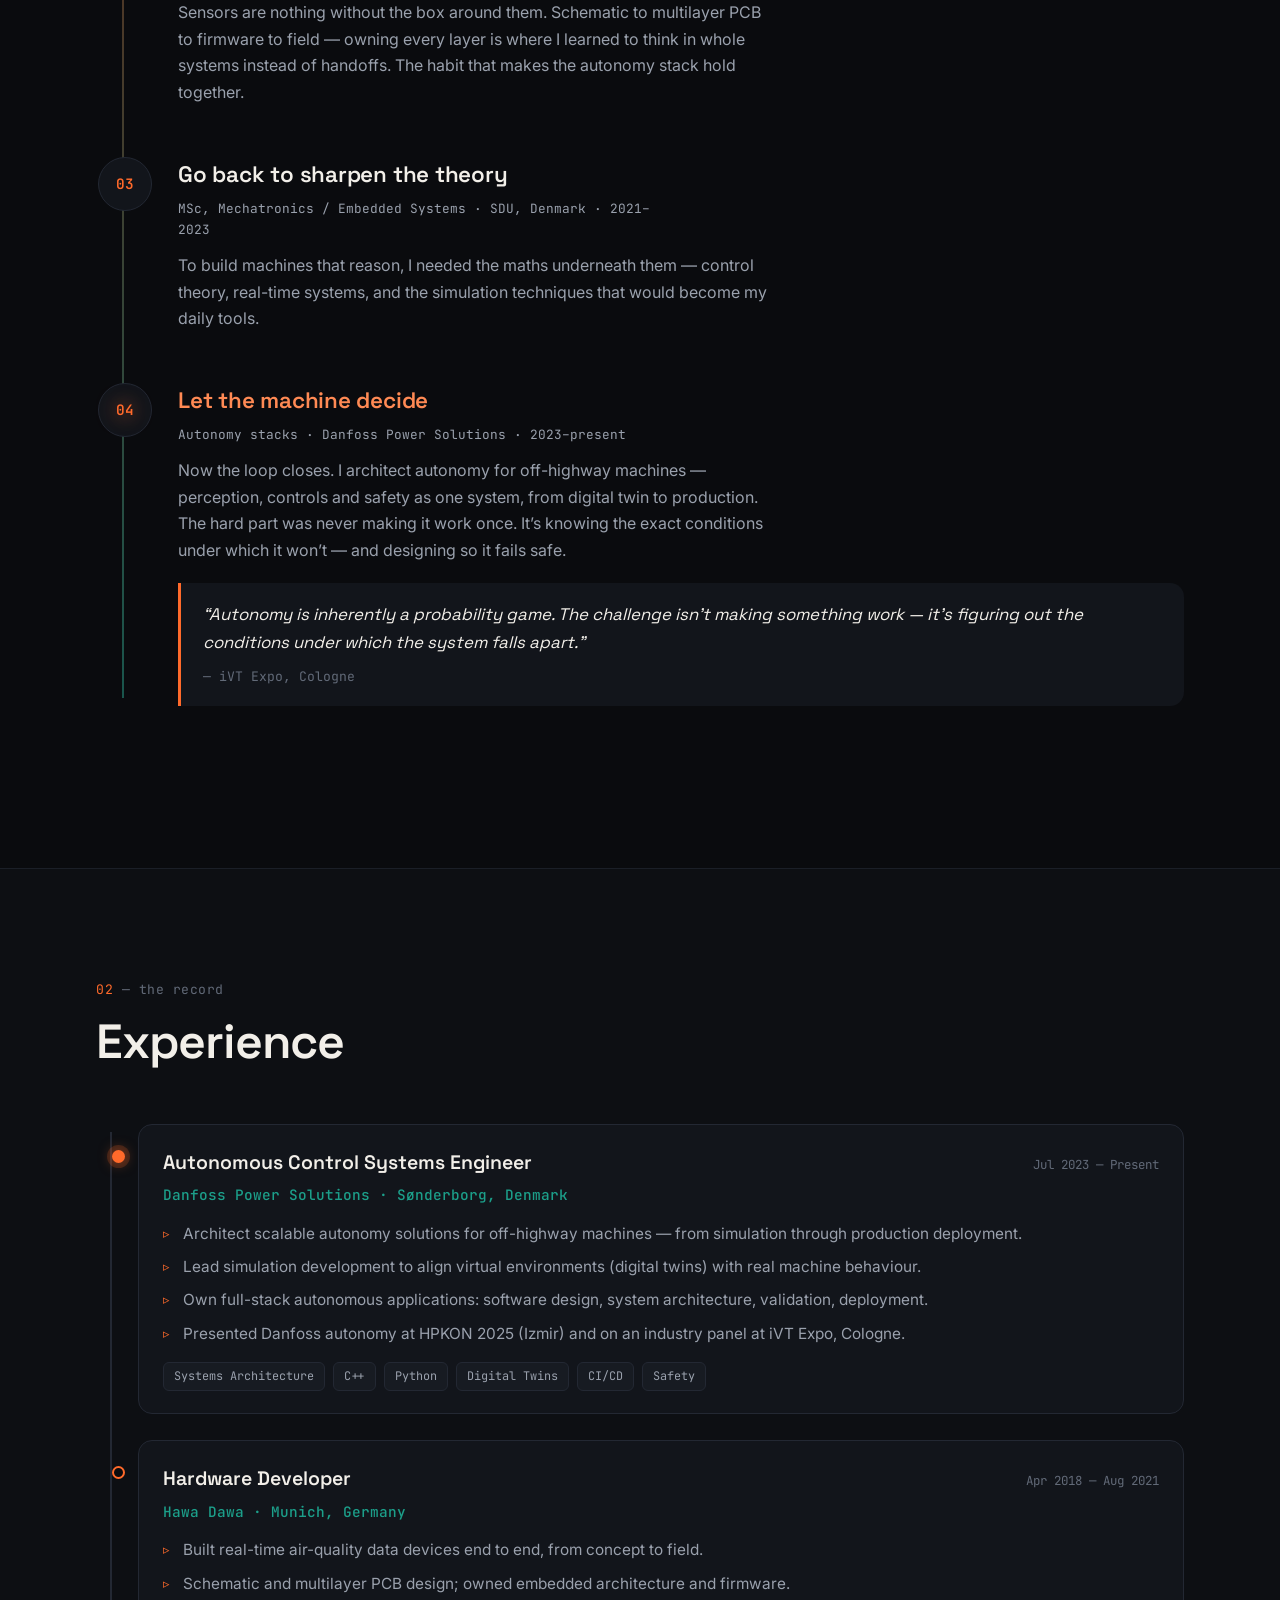
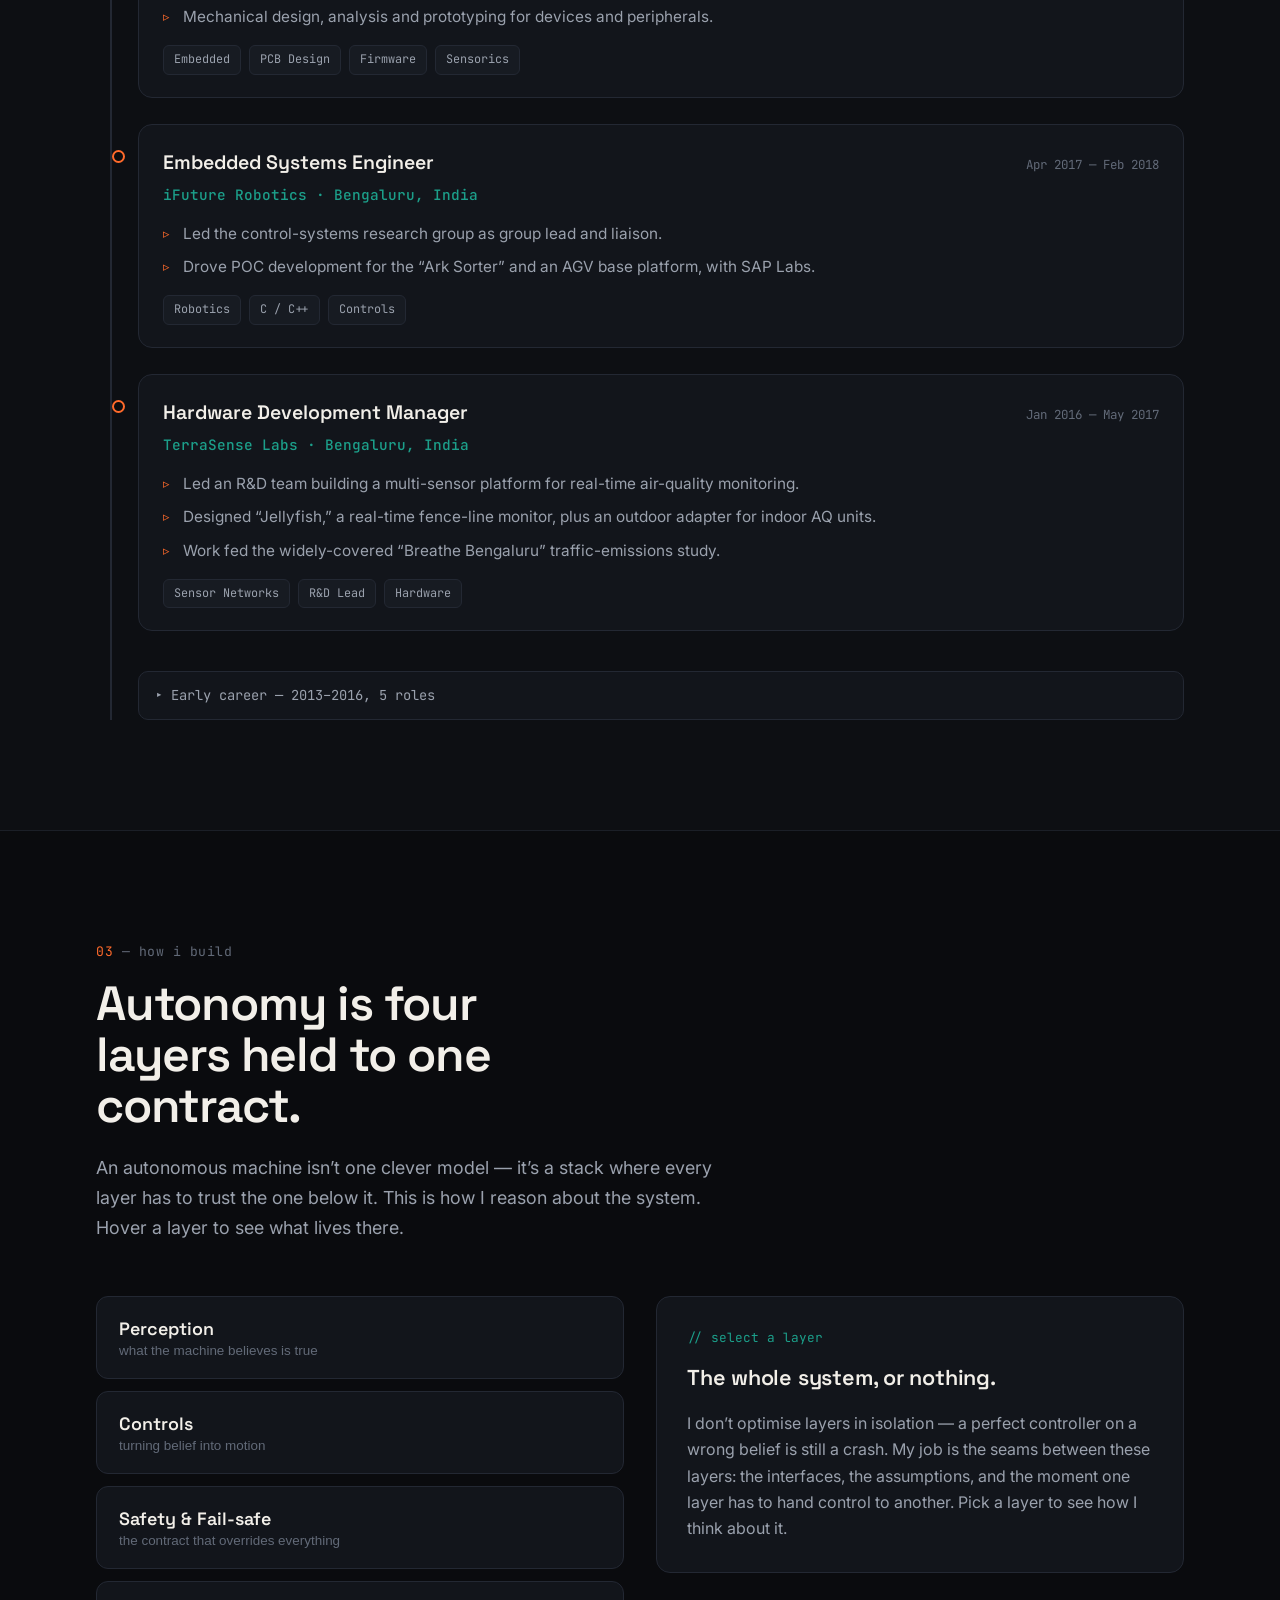
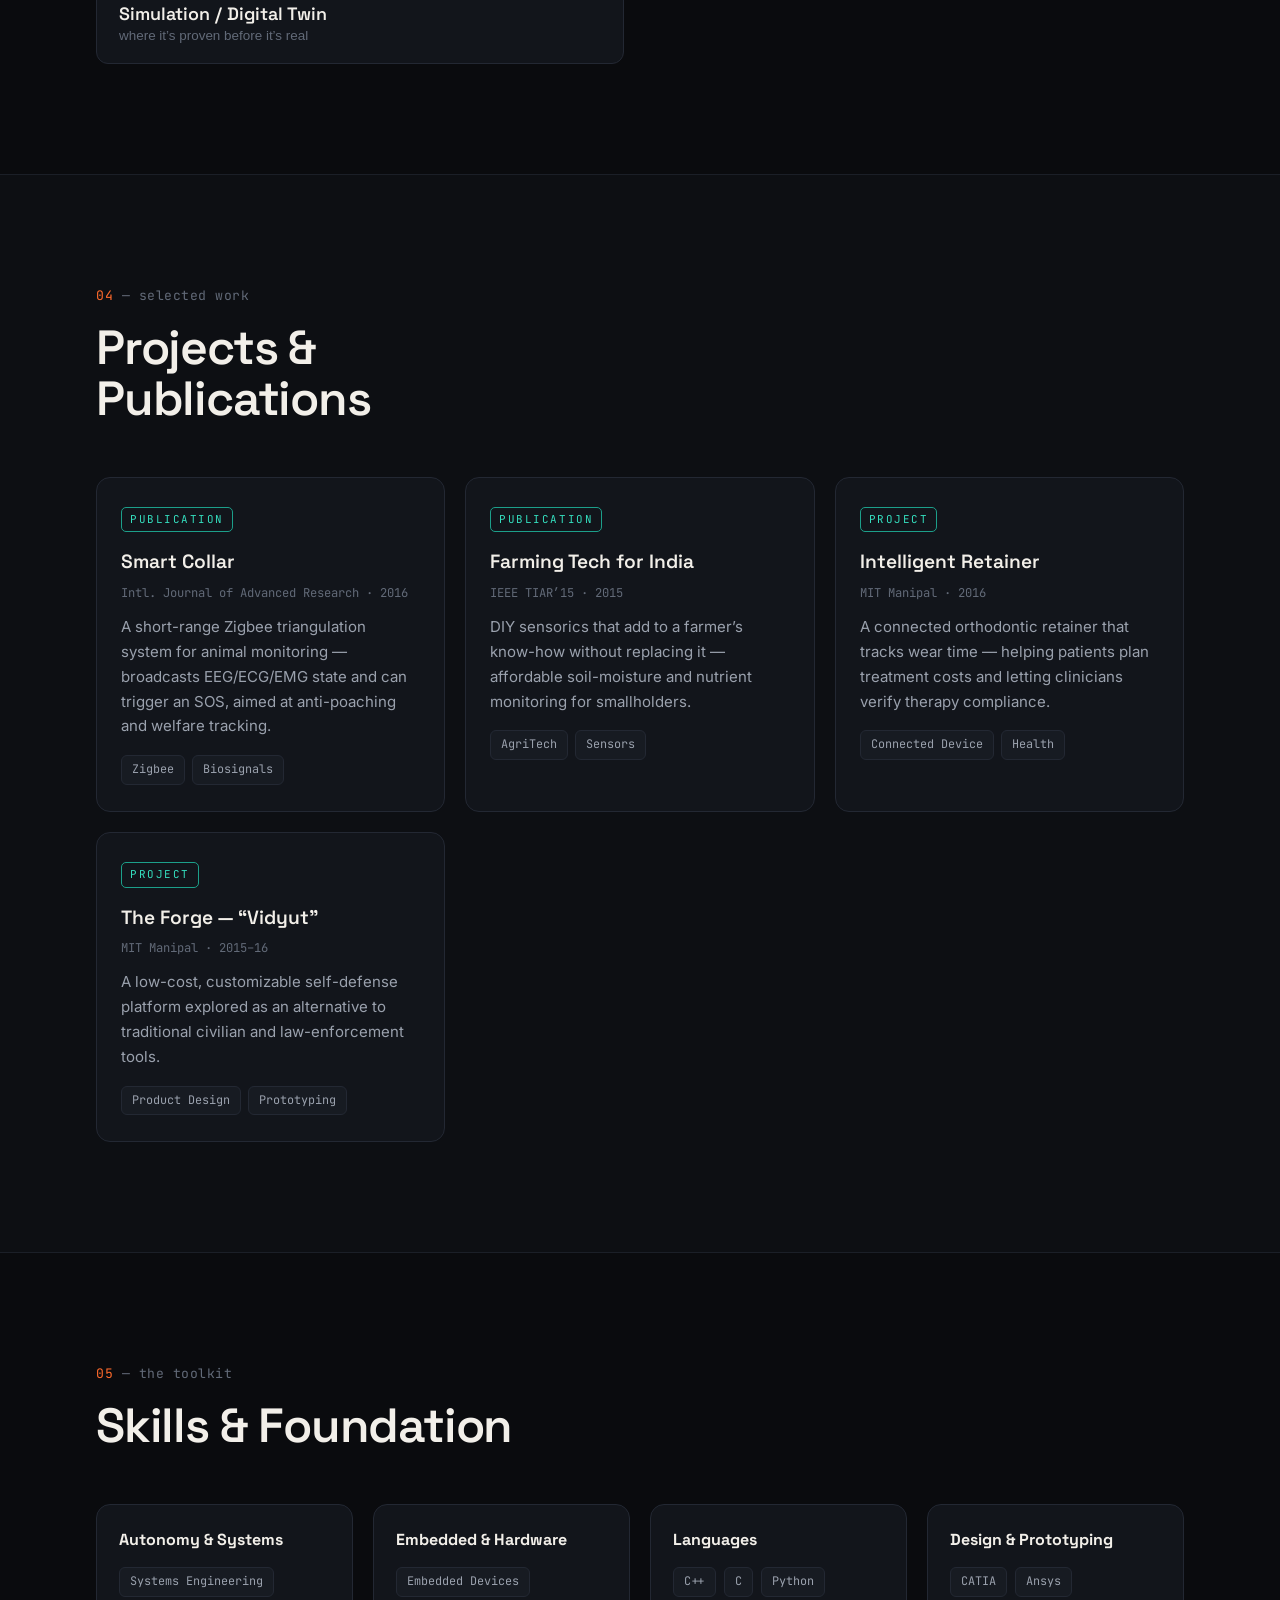
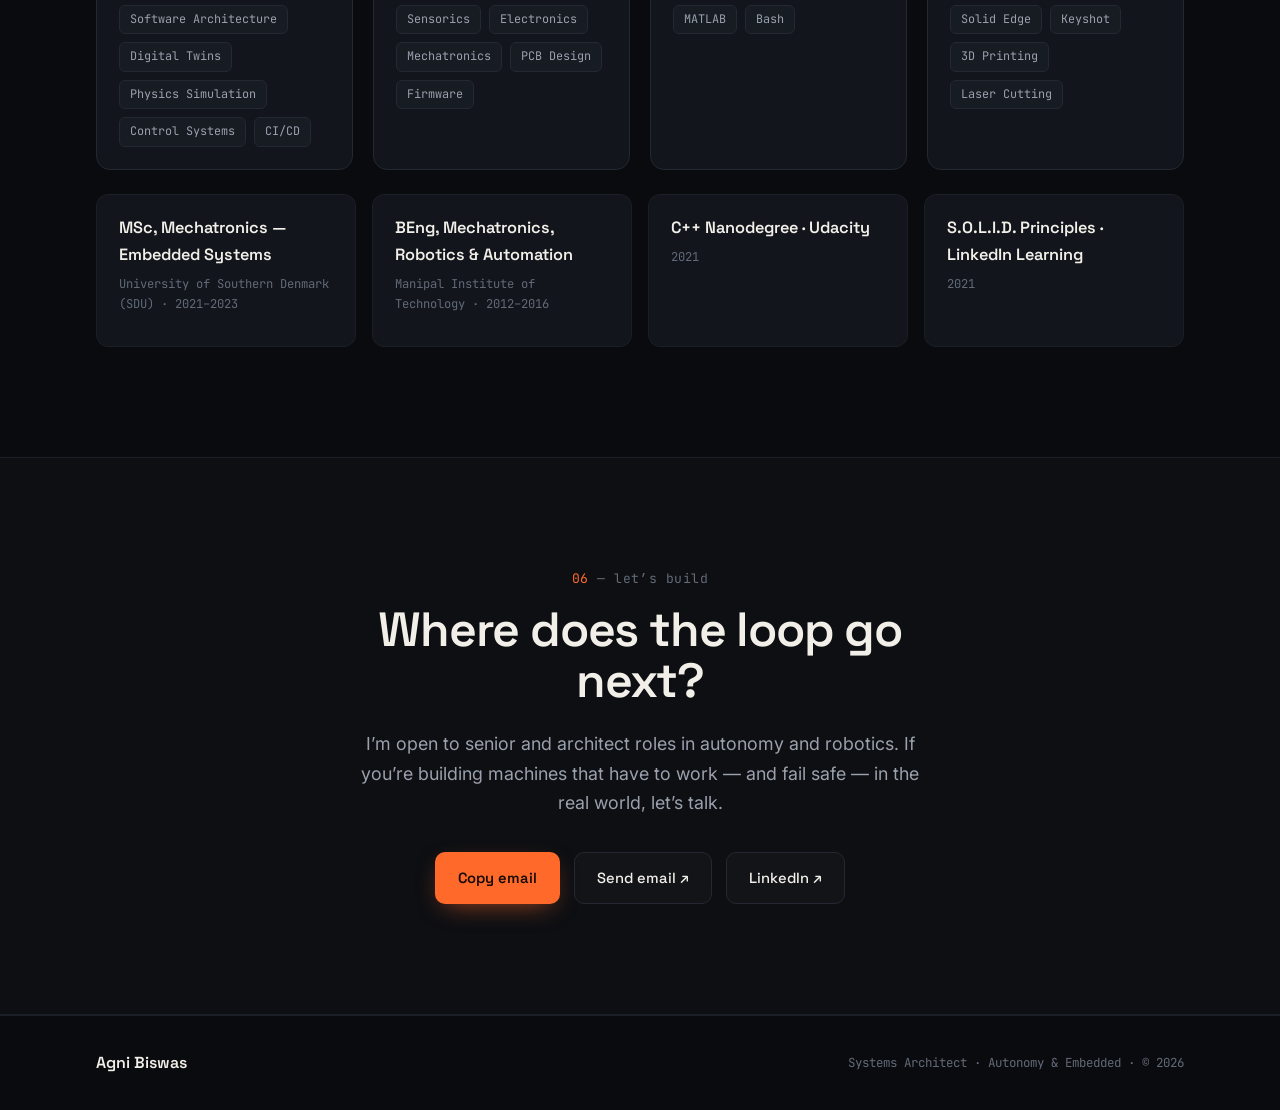
==== commit e12a35b4: "Fix truncated index.html (restore script tags) and style.css" ====
--- a/index.html
+++ b/index.html
@@ -436,4 +436,11 @@
 <footer class="footer">
   <div class="container footer-inner">
     <span class="footer-name">Agni Biswas</span>
-    <span class="footer-meta">Systems Architect · Autonomy &amp; Embedded · © <span id="year">+    <span class="footer-meta">Systems Architect · Autonomy &amp; Embedded · © <span id="year"></span></span>
+  </div>
+</footer>
+
+<script src="lens.js"></script>
+<script src="script.js"></script>
+</body>
+</html>
--- a/style.css
+++ b/style.css
@@ -357,4 +357,14 @@
   .nav-links{
     position:fixed;top:60px;right:0;left:0;flex-direction:column;gap:0;
     background:rgba(10,11,14,.97);backdrop-filter:blur(12px);
-    border-bot+    border-bottom:1px solid var(--line);
+    max-height:0;overflow:hidden;transition:max-height .35s var(--ease);
+  }
+  .nav-links.open{max-height:340px}
+  .nav-links a{padding:16px 26px;border-top:1px solid var(--line-soft);font-size:1rem}
+  .nav-toggle{display:flex}
+  .section{padding:80px 0}
+  .arc-step{grid-template-columns:44px 1fr;gap:16px}
+  .arc-num{width:44px;height:44px}
+  .arc::before{left:21px}
+}
